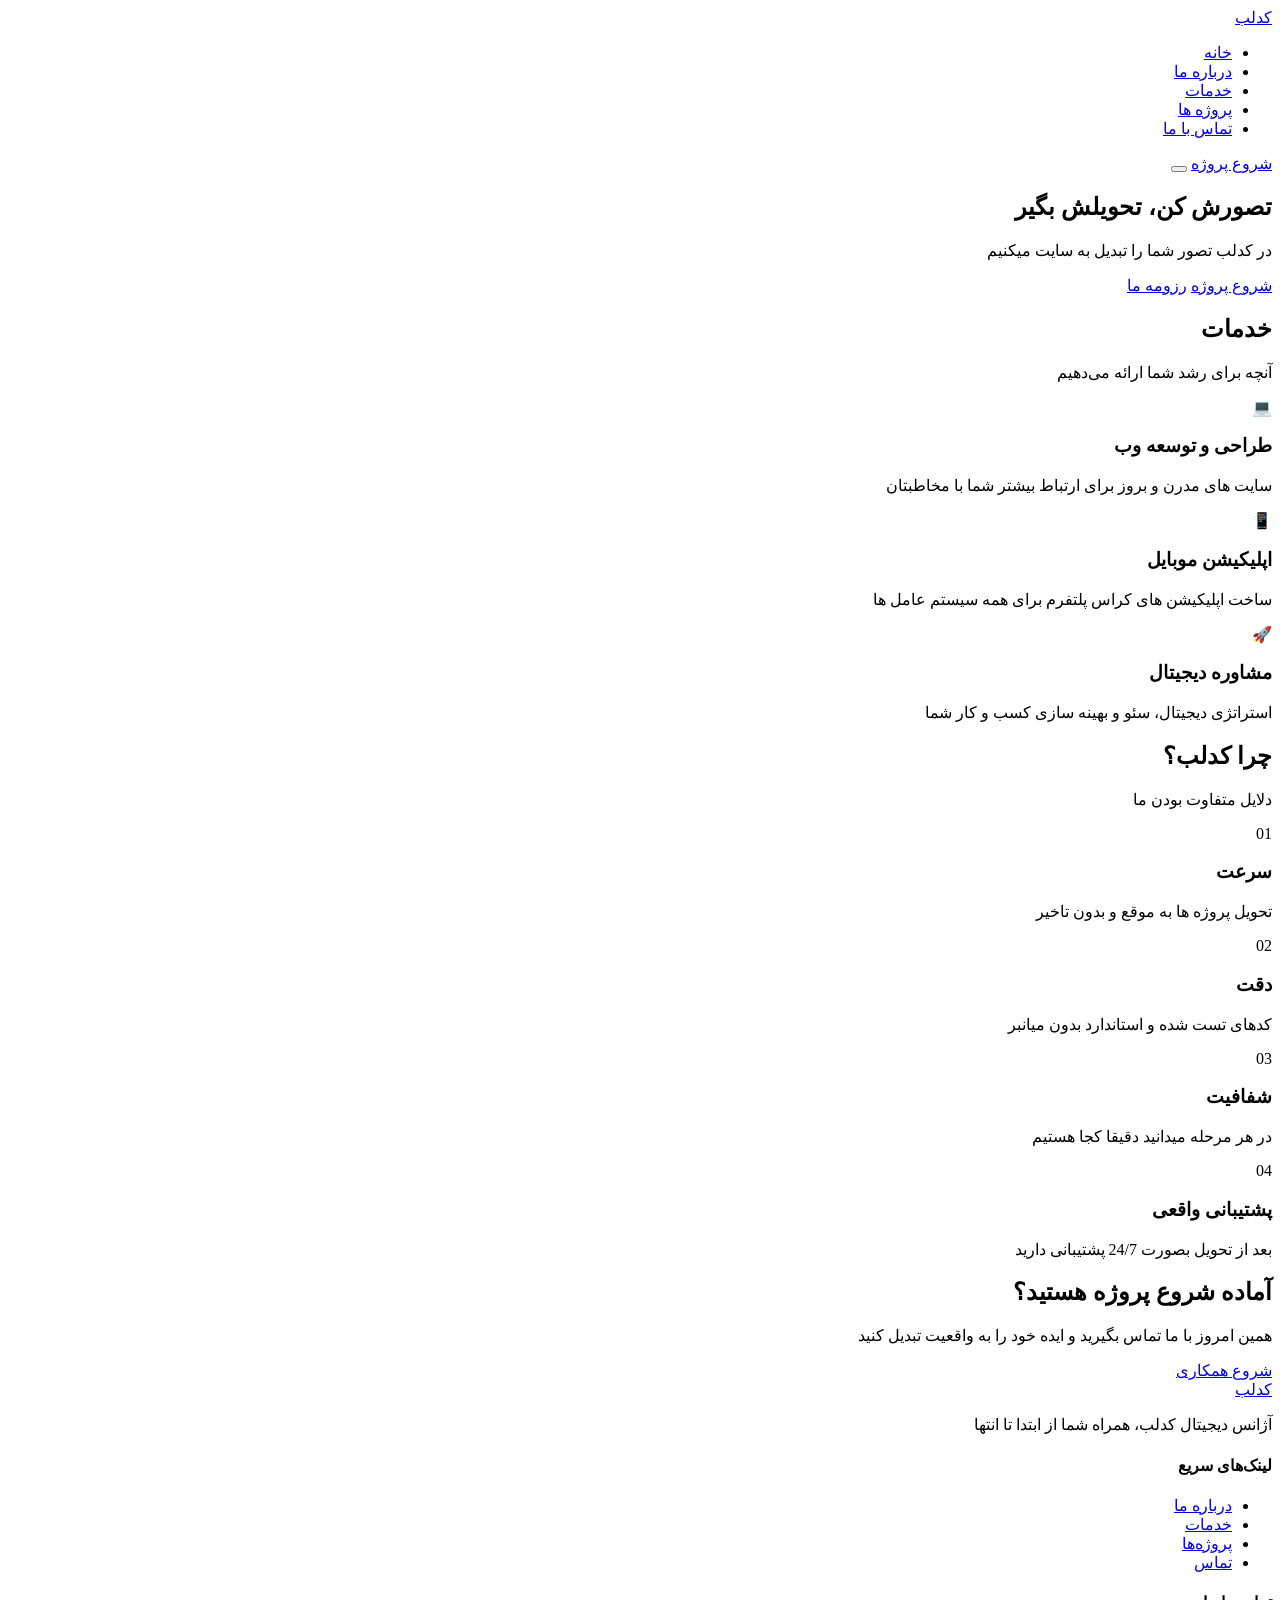
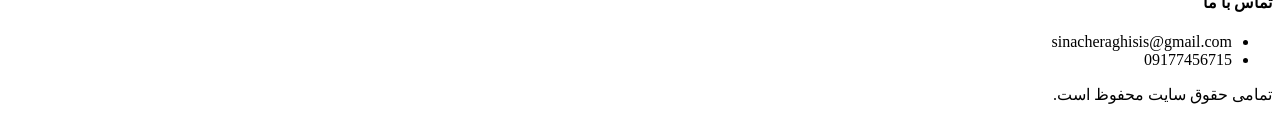
==== index.html @ 61788967 "Add files via upload" ====
<!DOCTYPE html>

<html lang="fa" dir="rtl">
    <head>
        <meta charset="utf-8">
        <title>CodeLab</title>
        <meta name="description" content="کدلب، طراحی سایت انلاین">
        <meta name="viewport" content="width=device-width, initial-scale=1">
        <link href="https://fonts.googleapis.com/css2?family=Vazirmatn:wght@400;500;700&display=swap" rel="stylesheet">
        <link rel="stylesheet" href="css/Style.css">
    </head>
    <body>
                        
        <header class="site-header">
            <div class="container">
                <a href="index.html" class="logo">کدلب</a>
                <nav class="main-nav">
                    <ul>
                    <li><a href="index.html">خانه</a></li>
                    <li><a href="about.html">درباره ما</a></li>
                    <li><a href="services.html">خدمات</a></li>
                    <li><a href="portfolio.html">پروژه ها</a></li>
                    <li><a href="contact.html">تماس با ما</a></li>
                </ul>
                </nav>
                <a href="contact.html" class="btn-cta">شروع پروژه</a>
                 <button class="menu-toggle" aria-label="باز کردن منو">
                <span></span>
                <span></span>
                <span></span>
                </button>
            </div>
        </header>

        <section class="hero">
            <div class="container">
                <h1 class="hero-title">
                     تصورش کن،<span class="highlight"> تحویلش بگیر </span>
                </h1>

                <p class="hero-subtitle">
                    در کدلب تصور شما را تبدیل به سایت میکنیم
                </p>
                <div class="hero-buttons">
                    <a href="contact.html" class="btn btn-primary">شروع پروژه</a>
                    <a href="portfolio.html" class="btn btn-outline"> رزومه ما</a>
                </div>

            </div>
        </section>

        <section class="services">
            <div class="container">
                <div class="section-header">
                    <h2 class="section-title">خدمات</h2>
                    <p class="section-subtitle">آنچه برای رشد شما ارائه می‌دهیم</p>
                </div>

                <div class="services-grid">

                    <div class="service-card">
                        <div class="service-icon">💻</div>
                        <h3 class="service-title">طراحی و توسعه وب</h3>
                        <p class="service-desc">
                        سایت های مدرن و بروز برای ارتباط بیشتر شما با مخاطبتان
                        </p>

                    </div>

                    <div class="service-card">
                        <div class="service-icon">📱</div>
                        <h3 class="service-title">اپلیکیشن موبایل</h3>
                        <p class="service-desc">
                        ساخت اپلیکیشن های کراس پلتفرم برای همه سیستم عامل ها
                        </p>
                    </div>

                    <div class="service-card">
                        <div class="service-icon">🚀</div>
                        <h3 class="service-title"> مشاوره دیجیتال</h3>
                        <p class="service-desc">
                        استراتژی دیجیتال، سئو و بهینه سازی کسب و کار شما
                        </p>
                    </div>
                </div>
            </div>
        </section>

        <section class="why-us">
            <div class="container">
                <div class="section-header">
                    <h2 class="section-title">چرا کدلب؟</h2>
                    <p class="section-subtitle">
                        دلایل متفاوت بودن ما
                    </p>
                </div>
                <div class="why-grid">
                    <div class="why-item">
                        <span class="why-number">01</span>
                        <h3 class="why-title">سرعت</h3>
                        <p class="why-desc">  
                        تحویل پروژه ها به موقع و بدون تاخیر
                        </p>
                    </div>  
                
                    <div class="why-item">
                        <span class="why-number">02</span>
                        <h3 class="why-title">دقت</h3>
                        <p class="why-desc">کدهای تست شده و استاندارد بدون میانبر</p>
                    </div>

                    <div class="why-item">
                        <span class="why-number">03</span>
                        <h3 class="why-title">شفافیت</h3>
                        <p class="why-desc">
                            در هر مرحله میدانید دقیقا کجا هستیم
                        </p>
                    </div> 

                    <div class="why-item">
                        <span class="why-number">04</span>
                        <h3 class="why-title">پشتیبانی واقعی</h3>
                        <p class="why-desc">
                            بعد از تحویل بصورت 24/7 پشتیبانی دارید
                        </p>
                    </div>

                </div>
            </div>
        </section>

        <section class="cta-final">
            <div class="container">
                <h2 class="cta-title">آماده شروع پروژه هستید؟</h2>
                <p class="cta-subtitle">
                    همین امروز با ما تماس بگیرید و ایده خود را به واقعیت تبدیل کنید
                </p>
                <a href="contact.html" class="btn btn-primary btn-lg">شروع همکاری</a>
            </div>
        </section>

        <footer class="site-footer">
            <div class="container">
                <div class="footer-grid">
                    
                    <div class="footer-brand">
                        <a href="index.html" class="logo">کدلب</a>
                        <p class="footer-desc">
                            آژانس دیجیتال کدلب، همراه شما از ابتدا تا انتها
                        </p>
                    </div>

                    <div class="footer-col">
                        <h4>لینک‌های سریع</h4>
                        <ul>
                            <li><a href="about.html">درباره ما</a></li>
                            <li><a href="services.html">خدمات</a></li>
                            <li><a href="portfolio.html">پروژه‌ها</a></li>
                            <li><a href="contact.html">تماس</a></li>
                        </ul>
                    </div>

                    <div class="footer-col">
                        <h4>تماس با ما</h4>
                        <ul>
                            <li>sinacheraghisis@gmail.com</li>
                            <li>09177456715</li>
                        </ul>
                    </div>
                </div>

                <div class="footer-bottom">
                        <p>تمامی حقوق سایت محفوظ است.</p>
                    </div>
            </div>
        </footer>

     <script src="js/main.js"></script>
    </body>
</html>
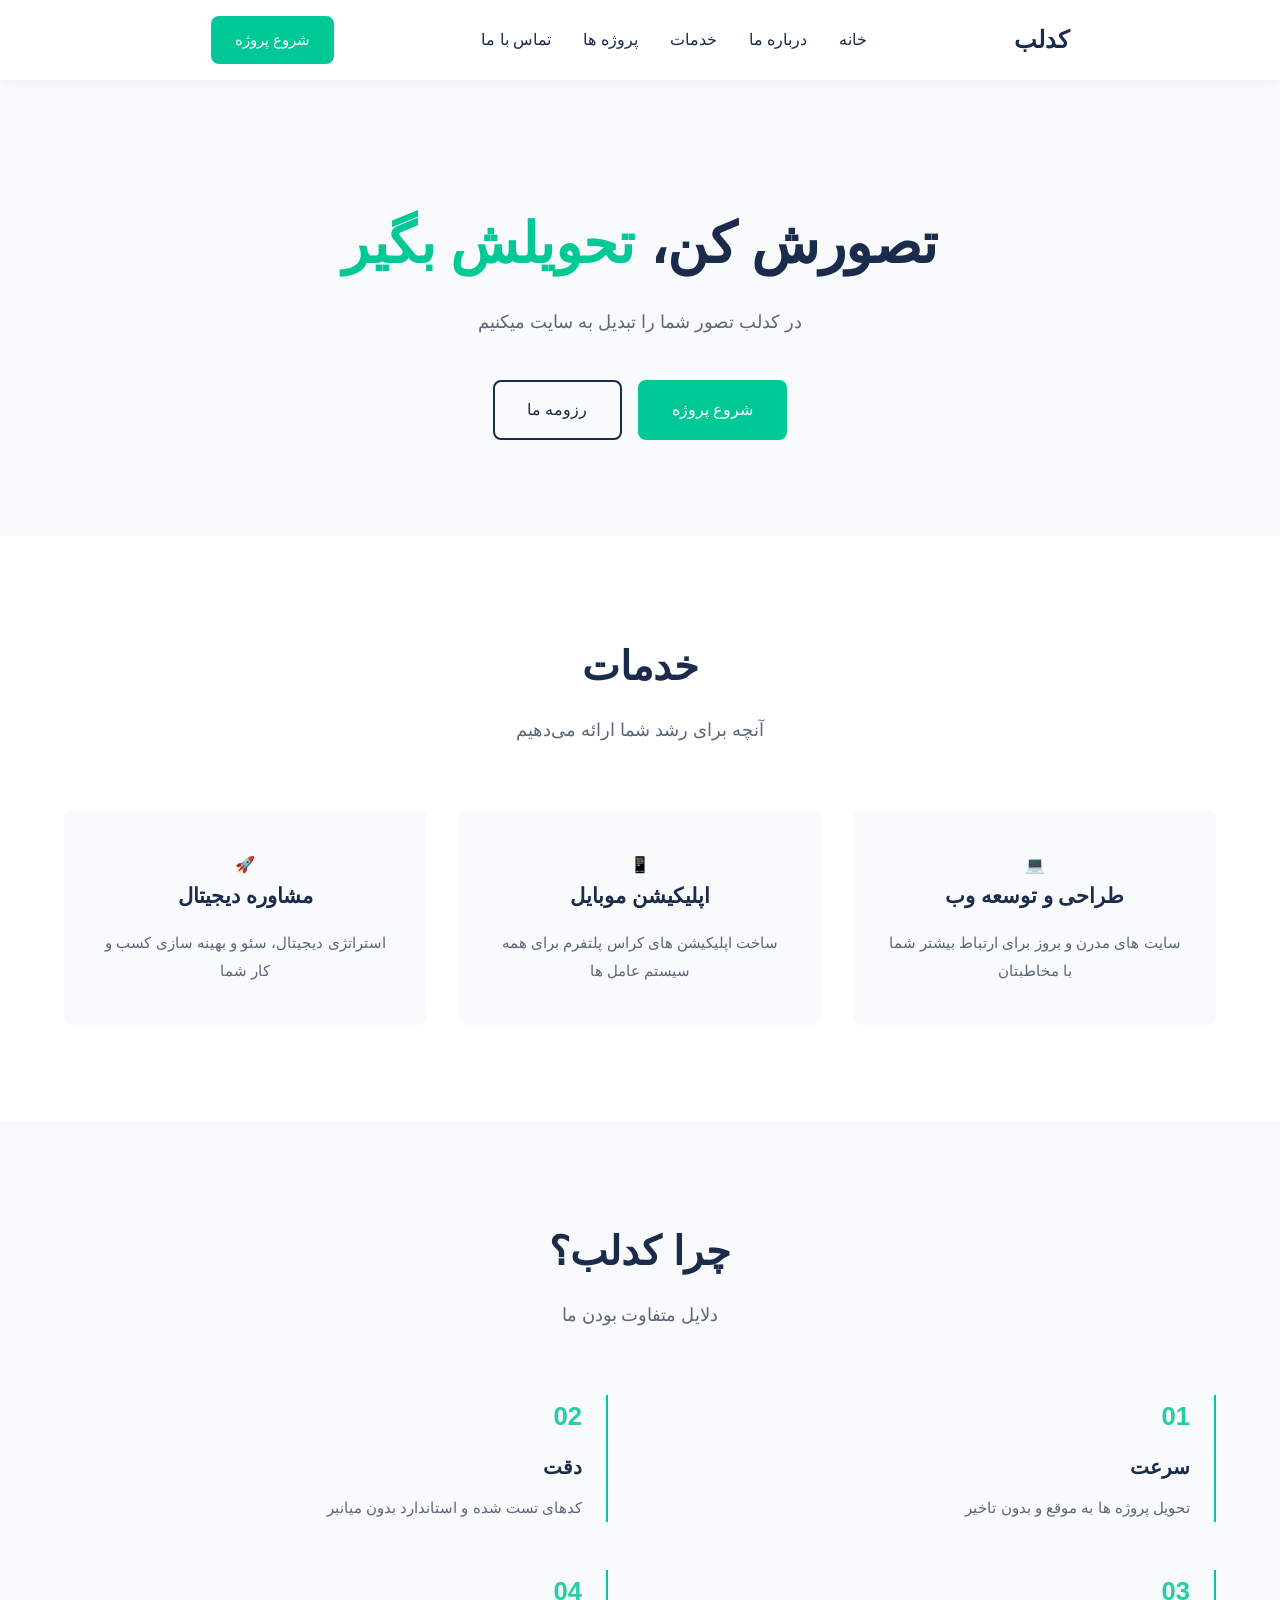
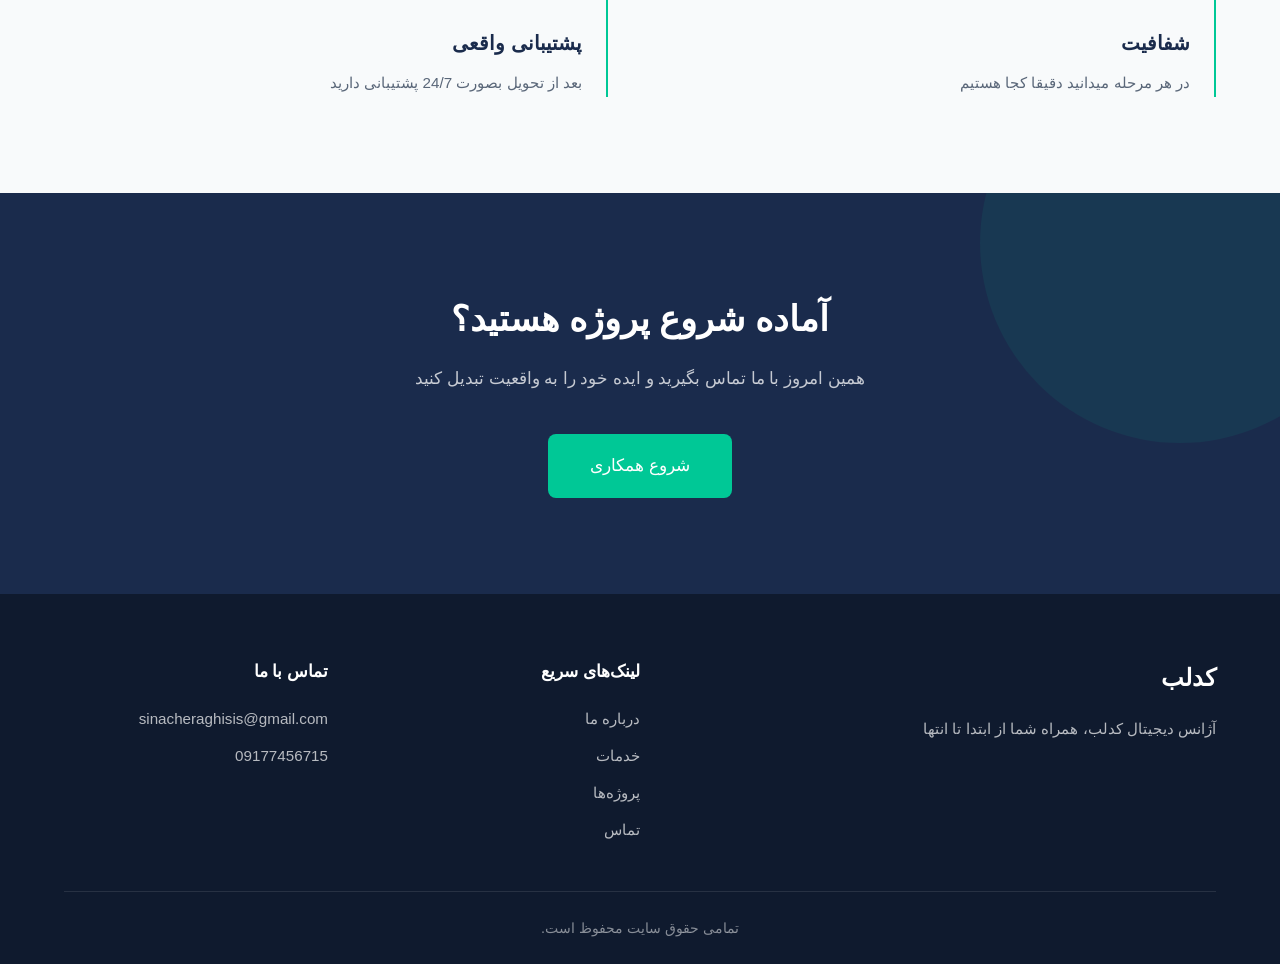
==== commit feee1b67: "Update index.html" ====
--- a/index.html
+++ b/index.html
@@ -7,7 +7,7 @@
         <meta name="description" content="کدلب، طراحی سایت انلاین">
         <meta name="viewport" content="width=device-width, initial-scale=1">
         <link href="https://fonts.googleapis.com/css2?family=Vazirmatn:wght@400;500;700&display=swap" rel="stylesheet">
-        <link rel="stylesheet" href="css/Style.css">
+        <link rel="stylesheet" href="CSS/Style.css">
     </head>
     <body>
                         
@@ -177,4 +177,4 @@
 
      <script src="js/main.js"></script>
     </body>
-</html>+</html>
--- a/CSS/Style.css
+++ b/CSS/Style.css
@@ -0,0 +1,1071 @@
+:root {
+  --color-primary: #00C896;
+  --color-dark: #1A2B4C;
+  --color-light: #F8FAFB;
+  --color-accent: #FFD166;
+  --font-main: 'Vazirmatn', sans-serif;
+  --header-height: 80px;
+  --radius: 8px;
+  --transition: 0.3s ease;
+}
+
+html{
+    scroll-behavior: smooth;
+}
+
+* {
+  margin: 0;
+  padding: 0;
+  box-sizing: border-box;
+}
+
+body {
+    font-family: var(--font-main);
+    color: var(--color-dark);
+    background: var(--color-light);
+    direction: rtl;
+    line-height: 1.7;
+    padding-top: var(--header-height);
+}
+
+a {
+    text-decoration: none;
+    color: inherit;
+}
+
+ul{
+    list-style: none;
+}
+
+img{
+    max-width: 100%;
+    height: auto;
+    display: block;
+}
+
+.container {
+    max-width: 1200px;
+    margin:0 auto;
+    padding: 0 1.5rem;
+}
+
+.site-header{
+    position: fixed;
+    top: 0;
+    right: 0;
+    left: 0;
+    height: var(--header-height);
+    background: #fff;
+    box-shadow: 0 2px 10px rgba(0, 0, 0, 0.05);
+    z-index: 1000;
+}
+
+.site-header .container{
+    height: 100%;
+    display: flex;
+    align-items: center;
+    justify-content: space-between;
+}
+
+.logo{
+    font-size: 1.5rem;
+    font-weight: 700;
+    color: var(--color-dark);
+    transition: color var(--transition);
+    margin: auto;
+}
+
+.logo:hover{
+    color: var(--color-primary);
+}
+
+.main-nav ul{
+    display: flex;
+    gap: 2rem;
+}
+
+.main-nav a{
+    color: var(--color-dark);
+    font-weight: 500;
+    padding: 0.5rem 0;
+    position: relative;
+    transition: color var(--transition);
+}
+
+.main-nav a:hover{
+    color: var(--color-primary);
+}
+
+.main-nav a::after{
+    content: '';
+    position: absolute;
+    bottom: 0;
+    right: 0;
+    width: 0;
+    height: 2px;
+    background: var(--color-primary);
+    transition: width var(--transition);
+}
+.main-nav a:hover::after{
+    width: 100%;
+}
+.main-nav a.active {
+    color: var(--color-primary);
+}
+
+.btn-cta {
+    background: var(--color-primary);
+    color: #fff;
+    padding: 0.7rem 1.5rem;
+    border-radius: var(--radius);
+    font-weight: 500;
+    font-size: 0.95rem;
+    transition: all var(--transition);
+    margin: auto;
+}
+
+.btn-cta:hover{
+    background: var(--color-dark);
+    transform: translateY(-2px);
+    box-shadow: 0 6px 15px rgba(0, 200, 150, 0.25);
+}
+
+.menu-toggle {
+    display: none;
+    background: none;
+    border: none;
+    cursor: pointer;
+    flex-direction: column;
+    gap: 5px;
+    padding: 0.5rem;
+}
+
+.menu-toggle span{
+    display: block;
+    width: 25px;
+    height: 3px;
+    background: var(--color-dark);
+    border-radius: 2px;
+    transition: var(--transition);
+}
+
+.hero{
+    padding: 8rem 0 6rem;
+    text-align: center;
+    background: var(--color-light);
+}
+
+.hero-title{
+    font-size: 3.5rem;
+    font-weight: 700;
+    line-height: 1.3;
+    color: var(--color-dark);
+    margin-bottom: 1.5rem;
+    letter-spacing: -0.5px;
+}
+
+.hero-title .highlight{
+    color: var(--color-primary);
+}
+
+.hero-subtitle{
+    font-size: 1.15rem;
+    color: #5a6779;
+    max-width: 600px;
+    margin: 0 auto 2.5rem;
+    line-height: 1.9;
+}
+
+.btn{
+    display: inline-block;
+    padding: 0.9rem 2rem;
+    border-radius: var(--radius);
+    border: 2px solid transparent;
+    font-weight: 500;
+    font-size: 1rem;
+    transition: all var(--transition);
+    cursor: pointer;
+}
+
+.hero-buttons {
+  display: flex;
+  gap: 1rem;
+  justify-content: center;
+  flex-wrap: wrap;
+}
+
+.btn-primary{
+    background: var(--color-primary);
+    color: #fff;
+}
+
+.btn-primary:hover{
+    background: var(--color-dark);
+    transform: translateY(-2px);
+    box-shadow: 0 10px 25px rgba(0, 200, 150, 0.3);
+}
+
+.btn-outline{
+    background: transparent;
+    color: var(--color-dark);
+    border: 2px solid var(--color-dark);
+}
+
+.btn-outline:hover{
+    background: var(--color-dark);
+    color: #fff;
+    transform: translateY(-2px);
+}
+
+
+.services{
+    padding: 6rem 0;
+    background: #fff;
+}
+
+.section-header{
+    text-align: center;
+    margin-bottom: 4rem;
+}
+
+.section-title{
+    font-size: 2.5rem;
+    font-weight: 700;
+    color: var(--color-dark);
+    margin-bottom: 1rem;
+}
+
+.section-subtitle{
+    font-size: 1.1rem;
+    color: #5a6779;
+    max-width: 550px;
+    margin: 0 auto;
+}
+
+.services-grid{
+    display: grid;
+    grid-template-columns: repeat(3, 1fr);
+    gap: 2rem;
+}
+
+.service-card{
+    background: var(--color-light);
+    padding: 2.5rem 2rem;
+    border-radius: var(--radius);
+    text-align: center;
+    transition: all var(--transition);
+    border: 1px solid transparent;
+}
+
+.service-card:hover {
+    transform: translateY(-6px);
+    box-shadow: 0 15px 40px rgba(26, 43, 76, 0.08);
+    border-color: var(--color-primary);
+}
+
+.service-title{
+    font-size: 1.3rem;
+    font-weight: 600;
+    color: var(--color-dark);
+    margin-bottom: 1rem;
+}
+
+.service-desc{
+    font-size: 0.95rem;
+    color: #5a6779;
+    line-height: 1.8;
+}
+
+.why-us{
+    padding: 6rem 0;
+    background: var(--color-light);
+}
+
+.why-grid{
+    display: grid;
+    grid-template-columns: repeat(2, 1fr);
+    gap: 3rem 4rem;
+}
+
+.why-item{
+    text-align: right;
+    padding-right: 1.5rem;
+    border-right: 2px solid var(--color-primary);
+}
+
+.why-number{
+    display: block;
+    font-size: 1.6rem;
+    font-weight: 700;
+    color: var(--color-primary);
+    margin-bottom: 0.75rem;
+    font-family: 'Vazirmatn', sans-serif;
+    opacity: 0.85;
+}
+
+.why-title{
+    font-size: 1.25rem;
+    font-weight: 600;
+    color: var(--color-dark);
+    margin-bottom: 0.6rem;
+}
+
+.why-desc{
+    font-size: 0.95rem;
+    color: #5a6779;
+    line-height: 1.85;
+}
+
+.cta-final{
+    padding: 6rem 0;
+    background: var(--color-dark);
+    text-align: center;
+    position: relative;
+    overflow: hidden;
+}
+
+.cta-final::before{
+    content: '';
+    position: absolute;
+    width: 400px;
+    height: 400px;
+    border-radius: 50%;
+    background: var(--color-primary);
+    opacity: 0.08;
+    top: -150px;
+    right: -100px;
+}
+
+.cta-title{
+    font-size: 2.2rem;
+    font-weight: 700;
+    color: #fff;
+    margin-bottom: 1rem;
+    position: relative;
+}
+
+.cta-subtitle{
+    font-size: 1.05rem;
+    color:  rgba(255, 255, 255, 0.75);
+    margin-bottom: 2.5rem;
+    max-width: 500px;   
+    margin-left: auto;
+    margin-right: auto;
+    position: relative;
+}
+
+.btn-lg{
+    padding: 1rem 2.5rem;
+    font-size: 1.05rem;
+    position: relative;
+}
+
+.site-footer{
+    background: #0f1a2e;
+    color: rgba(255, 255, 255, 0.7);
+    padding: 4rem 0 1.5rem;
+}
+
+.footer-grid{
+    display: grid;
+    grid-template-columns: 2fr 1fr 1fr;
+    gap: 3rem;
+    padding-bottom: 3rem;
+    border-bottom: 1px solid rgba(255, 255, 255, 0.1);
+}
+
+.footer-brand .logo{
+    color: #fff;
+    display: inline-block;
+    margin-bottom: 1rem;
+}
+
+.footer-brand .logo:hover{
+    color: var(--color-primary);
+}
+
+.footer-desc{
+    font-size: 0.95rem;
+    line-height: 1.8;
+    max-width: 320px;
+}
+
+.footer-col h4{
+    color: #fff;
+    font-size: 1.05rem;
+    font-weight: 600;
+    margin-bottom: 1.2rem;
+}
+
+.footer-col ul{
+    display: flex;
+    flex-direction: column;
+    gap: 0.7rem;
+}
+
+.footer-col a{
+    color: rgba(255, 255, 255, 0.7);
+    font-size: 0.95rem;
+    transition: color var(--transition);
+}
+
+.footer-col a:hover{
+    color: var(--color-primary);
+}
+
+.footer-col li{
+    font-size: 0.95rem;
+}
+
+.footer-bottom{
+    text-align: center;
+    padding-top: 1.5rem;
+    font-size: 0.9rem;
+    color: rgba(255, 255, 255, 0.5);
+}
+
+.page-hero{
+    padding: 6rem 0 4rem;
+    text-align: center;
+    background: var(--color-light);
+    border-bottom: 1px solid rgba(26, 43, 76, 0.05);
+}
+
+.page-title{
+    font-size: 3rem;
+    font-weight: 700;
+    color: var(--color-dark);
+    margin-bottom: 1rem;
+}
+
+.page-subtitle{
+    font-size: 1.1rem;
+    color: #5a6779;
+    max-width: 600px;
+    margin: 0 auto;
+}
+
+.about-story{
+    padding: 5rem 0;
+    background: #fff;
+}
+
+.story-content{
+    max-width: 750px;
+    margin: 0 auto;
+    text-align: center;
+}
+
+.story-content p{
+    font-size: 1.05rem;
+    color: #5a6779;
+    line-height: 1.9;
+    margin-bottom: 1.5rem;
+}
+
+.values{
+    padding: 6rem 0;
+    background: var(--color-light);
+}
+
+.values-grid{
+    display: grid;
+    grid-template-columns: repeat(4, 1fr);
+    gap: 2rem;
+}
+
+.value-card{
+    background: #fff;
+    padding: 2.5rem 1.5rem;
+    border-radius: var(--radius);
+    text-align: center;
+    transition: all var(--transition);
+    border: 1px solid transparent;
+}
+
+.value-card:hover{
+    transform: translateY(-4px);
+    box-shadow: 0 10px 30px rgba(26, 43, 76, 0.06);
+    border-color: var(--color-primary);
+}
+
+.value-icon{
+    font-size: 2.5rem;
+    margin-bottom: 1rem;
+}
+
+.value-title{
+    font-size: 1.15rem;
+    font-weight: 600;
+    color: var(--color-dark);
+    margin-bottom: 0.75rem;
+}
+
+.value-desc{
+    font-size: 0.9rem;
+    color: #5a6779;
+    line-height: 1.7;
+}
+
+.team{
+    padding: 6rem 0;
+    background: #fff;
+}
+
+.team-grid{
+    display: grid;
+    grid-template-columns: repeat(4, 1fr);
+    gap: 2rem;
+}
+
+.team-member{
+    text-align: center;
+}
+
+.member-avatar{
+    font-size: 4rem;
+    margin-bottom: 1rem;
+    background: var(--color-light);
+    width: 120px;
+    height: 120px;
+    border-radius: 50%;
+    display: flex;
+    align-items: center;
+    justify-content: center;
+    margin: 0 auto 1rem;
+}
+
+.member-name{
+    font-size: 1.1rem;
+    font-weight: 600;
+    color: var(--color-dark);
+    margin-bottom: 0.4rem;
+}
+
+.member-role{
+    font-size: 0.9rem;
+    color: #5a6779;
+}
+
+.portfolio{
+  padding: 5rem 0;
+  background: #fff;
+}
+
+.portfolio-grid{
+  display: grid;
+  grid-template-columns: repeat(auto-fit, minmax(300px, 380px));
+  gap: 2rem;
+  justify-content: center;
+}
+
+.project-card{
+  background: #fff;
+  border-radius: var(--radius);
+  overflow: hidden;
+  border: 1px solid rgba(26, 43, 76, 0.08);
+  transition: all var(--transition);
+  display: flex;
+  flex-direction: column;
+}
+
+.project-card:hover{
+  transform: translateY(-6px);
+  box-shadow: 0 20px 40px rgba(26, 43, 76, 0.1);
+  border-color: var(--color-primary);
+}
+
+.project-image{
+  height: 200px;
+  display: flex;
+  align-items: center;
+  justify-content: center;
+}
+
+.project-emoji{
+  font-size: 3.5rem;
+  filter: drop-shadow(0 4px 12px rgba(0, 0, 0, 0.15));
+}
+
+.project-content{
+  padding: 1.75rem;
+  display: flex;
+  flex-direction: column;
+  flex: 1;
+}
+
+.project-title{
+  font-size: 1.2rem;
+  font-weight: 600;
+  color: var(--color-dark);
+  margin-bottom: 0.75rem;
+}
+
+.project-desc{
+  font-size: 0.9rem;
+  color: #5a6779;
+  line-height: 1.8;
+  margin-bottom: 1.25rem;
+  flex: 1;
+}
+
+.project-tags{
+  display: flex;
+  flex-wrap: wrap;
+  gap: 0.5rem;
+  margin-bottom: 1.25rem;
+}
+
+.tag{
+  background: var(--color-light);
+  color: var(--color-dark);
+  font-size: 0.8rem;
+  padding: 0.3rem 0.75rem;
+  border-radius: 999px;
+  font-weight: 500;
+}
+
+.project-link{
+  color: var(--color-primary);
+  font-weight: 600;
+  font-size: 0.95rem;
+  transition: letter-spacing var(--transition);
+  display: inline-block;
+}
+
+.project-link:hover{
+  letter-spacing: 0.5px;
+}
+
+.project-link-disabled{
+  color: #a0a8b8;
+  cursor: not-allowed;
+  font-weight: 500;
+}
+
+.contact-section{
+    padding: 5rem 0;
+    background: #fff;
+}
+
+.contact-wrapper{
+    display: grid;
+    grid-template-columns: 1fr 1fr;
+    gap: 4rem;
+    align-items: start;
+}
+
+.contact-info .section-title{
+    text-align: right;
+    margin-bottom: 1.5rem;
+}
+
+.contact-text{
+    font-size: 1rem;
+    color: #5a6779;
+    line-height: 1.9;
+    margin-bottom: 2.5rem;
+}
+
+.info-item{
+    display: flex;
+    align-items: flex-start;
+    gap: 1rem;
+    margin-bottom: 1.5rem;
+}
+
+.info-icon{
+    font-size: 1.5rem;
+    background: var(--color-light);
+    width: 50px;
+    height: 50px;
+    display: flex;
+    align-items: center;
+    justify-content: center;
+    border-radius: 12px;
+    flex-shrink: 0;
+}
+
+.info-item h4{
+    font-size: 1rem;
+    font-weight: 600;
+    color: var(--color-dark);
+    margin-bottom: 0.3rem;
+}
+
+.info-item p{
+    font-size: 0.95rem;
+    color: #5a6779;
+}
+
+.contact-form-wrapper{
+    background: var(--color-light);
+    padding: 3rem;
+    border-radius: var(--radius);
+    border: 1px solid rgba(26, 43, 76, 0.05);
+}
+
+.form-group{
+    margin-bottom: 1.5rem;
+}
+
+.form-group label{
+    display: block;
+    font-size: 0.95rem;
+    font-weight: 500;
+    color: var(--color-dark);
+    margin-bottom: 0.6rem;
+}
+
+.form-input{
+    width: 100%;
+    padding: 0.9rem 1rem;
+    font-family: var(--font-main);
+    font-size: 1rem;
+    color: var(--color-dark);
+    background: #fff;
+    border: 2px solid transparent;
+    border-radius: var(--radius);
+    transition: all var(--transition);
+    outline: none;   
+}
+
+.form-input:focus{
+    border-color: var(--color-primary);
+    box-shadow: 0 0 0 4px rgba(0, 200, 150, 0.1);
+}
+
+.form-input ::placeholder{
+    color: #a0a8b8;
+}
+
+textarea.form-input{
+    resize: vertical;
+    min-height: 120px;
+}
+
+.contact-form .btn{
+    width: 100%;
+}
+
+.form-message{
+    display: none;
+    margin-top: 1.5rem;
+    padding: 1rem;
+    border-radius: var(--radius);
+    font-size: 0.95rem;
+    text-align: center;
+    font-weight: 500;
+}
+
+.form-message.success{
+    background: rgba(0, 200, 150, 0.1);
+    color: var(--color-primary);
+    border: 1px solid var(--color-primary);
+}
+
+.form-message.error{
+    background: rgba(255, 107, 107, 0.1);
+    color: #ff4757;
+    border: 1px solid #ff4757;
+}
+
+.services-detail{
+  padding: 6rem 0;
+  background: #fff;
+}
+
+.service-row{
+  display: grid;
+  grid-template-columns: 1fr 1fr;
+  gap: 4rem;
+  align-items: center;
+  margin-bottom: 6rem;
+}
+
+.service-row:last-child{
+  margin-bottom: 0;
+}
+
+.service-row.reverse{
+  direction: ltr; 
+}
+
+.service-row.reverse .service-text{
+  direction: rtl; 
+}
+
+.service-visual{
+  height: 350px;
+  border-radius: var(--radius);
+  display: flex;
+  align-items: center;
+  justify-content: center;
+  box-shadow: 0 20px 40px rgba(26, 43, 76, 0.1);
+}
+
+.service-visual span{
+  font-size: 6rem;
+  filter: drop-shadow(0 8px 16px rgba(0, 0, 0, 0.2));
+}
+
+.service-text .service-row-title{
+  font-size: 2.2rem;
+  font-weight: 700;
+  color: var(--color-dark);
+  margin-bottom: 1.5rem;
+}
+
+.service-row-desc{
+  font-size: 1.05rem;
+  color: #5a6779;
+  line-height: 1.9;
+  margin-bottom: 2rem;
+}
+
+.service-features{
+  list-style: none;
+}
+
+.service-features li{
+  position: relative;
+  padding-right: 1.8rem;
+  margin-bottom: 1rem;
+  font-size: 1rem;
+  color: var(--color-dark);
+  font-weight: 500;
+}
+
+
+.service-features li::before{
+  content: '✓';
+  position: absolute;
+  right: 0;
+  top: 0;
+  color: var(--color-primary);
+  font-weight: bold;
+  font-size: 1.2rem;
+}
+
+
+
+
+
+
+
+
+
+
+
+
+
+
+
+
+
+
+
+
+
+
+
+
+
+
+
+
+
+
+
+
+
+
+
+
+
+
+
+
+
+@media (max-width: 768px){
+    .hero{
+        padding: 5rem 0 4rem;
+    }
+    .hero-title{
+        font-size: 2.2rem;
+    }
+    .hero-subtitle{
+        font-size: 1rem;
+    }
+    .hero-buttons{
+        flex-direction: column;
+        align-items: center;
+    }
+    .btn{
+        width: 100%;
+        max-width: 280px;
+    }
+      .section-title{
+    font-size: 1.9rem;
+  }
+
+  .services{
+    padding: 4rem 0;
+  }
+
+  .services-grid{
+    grid-template-columns: 1fr;
+    gap: 1.5rem;
+  }
+    .why-us{
+    padding: 4rem 0;
+  }
+
+  .why-grid{
+    grid-template-columns: 1fr;
+    gap: 2rem;
+  }
+    .cta-final{
+    padding: 4rem 0;
+  }
+
+  .cta-title{
+    font-size: 1.6rem;
+  }
+
+  .footer-grid{
+    grid-template-columns: 1fr;
+    gap: 2rem;
+    text-align: center;
+  }
+
+  .footer-desc{
+    margin: 0 auto;
+  }
+    .page-title{
+    font-size: 2.2rem;
+  }
+
+  .values-grid{
+    grid-template-columns: repeat(2, 1fr);
+    gap: 1.5rem;
+  }
+
+  .team-grid{
+    grid-template-columns: repeat(2, 1fr);
+    gap: 2rem;
+  }
+    .portfolio{
+    padding: 3rem 0;
+  }
+
+  .portfolio-grid{
+    grid-template-columns: 1fr;
+    gap: 1.5rem;
+  }
+    .contact-section{
+    padding: 3rem 0;
+  }
+
+  .contact-wrapper{
+    grid-template-columns: 1fr;
+    gap: 3rem;
+  }
+
+  .contact-form-wrapper{
+    padding: 2rem 1.5rem;
+  }
+
+  .contact-info .section-title{
+    text-align: center;
+  }
+  .services-detail {
+    padding: 4rem 0;
+  }
+
+  .service-row {
+    grid-template-columns: 1fr;
+    gap: 2rem;
+    margin-bottom: 4rem;
+    text-align: center;
+  }
+
+  .service-row.reverse {
+    direction: rtl;
+  }
+
+  .service-visual {
+    height: 250px;
+  }
+
+  .service-visual span {
+    font-size: 4rem;
+  }
+
+  .service-text .service-row-title {
+    font-size: 1.8rem;
+  }
+
+  .service-features li {
+    padding-right: 0;
+    padding-bottom: 1.5rem;
+  }
+
+  .service-features li::before {
+    right: auto;
+    left: 50%;
+    transform: translateX(-50%);
+    top: -1.5rem; 
+  }
+}
+
+
+@media (max-width: 900px){
+ 
+  .main-nav{
+  display: flex;
+  flex-direction: column;
+  position: fixed;
+  top: var(--header-height);
+  right: 0;
+  left: 0;
+  background: #fff;
+  padding: 2rem 1.5rem;
+  box-shadow: 0 10px 25px rgba(0, 0, 0, 0.08);
+  transform: translateY(-120%);
+  opacity: 0;
+  visibility: hidden;                    
+  transition: all 0.3s ease, visibility 0s 0.3s;   
+  z-index: 999;
+}
+
+.main-nav.open{
+  transform: translateY(0);
+  opacity: 1;
+  visibility: visible;                   
+  transition: all 0.3s ease;             
+}
+  .main-nav ul{
+    flex-direction: column;
+    gap: 1.5rem;
+    align-items: center;
+  }
+
+  .main-nav a{
+    font-size: 1.1rem;
+    padding: 0.75rem 0;
+  }
+
+  .btn-cta{
+    display: none;              
+  }
+
+  .menu-toggle{
+    display: flex;
+  }
+
+  
+  .menu-toggle.active span:nth-child(1){ transform: translateY(8px) rotate(45deg); }
+  .menu-toggle.active span:nth-child(2){ opacity: 0; }
+  .menu-toggle.active span:nth-child(3){ transform: translateY(-8px) rotate(-45deg); }
+}
